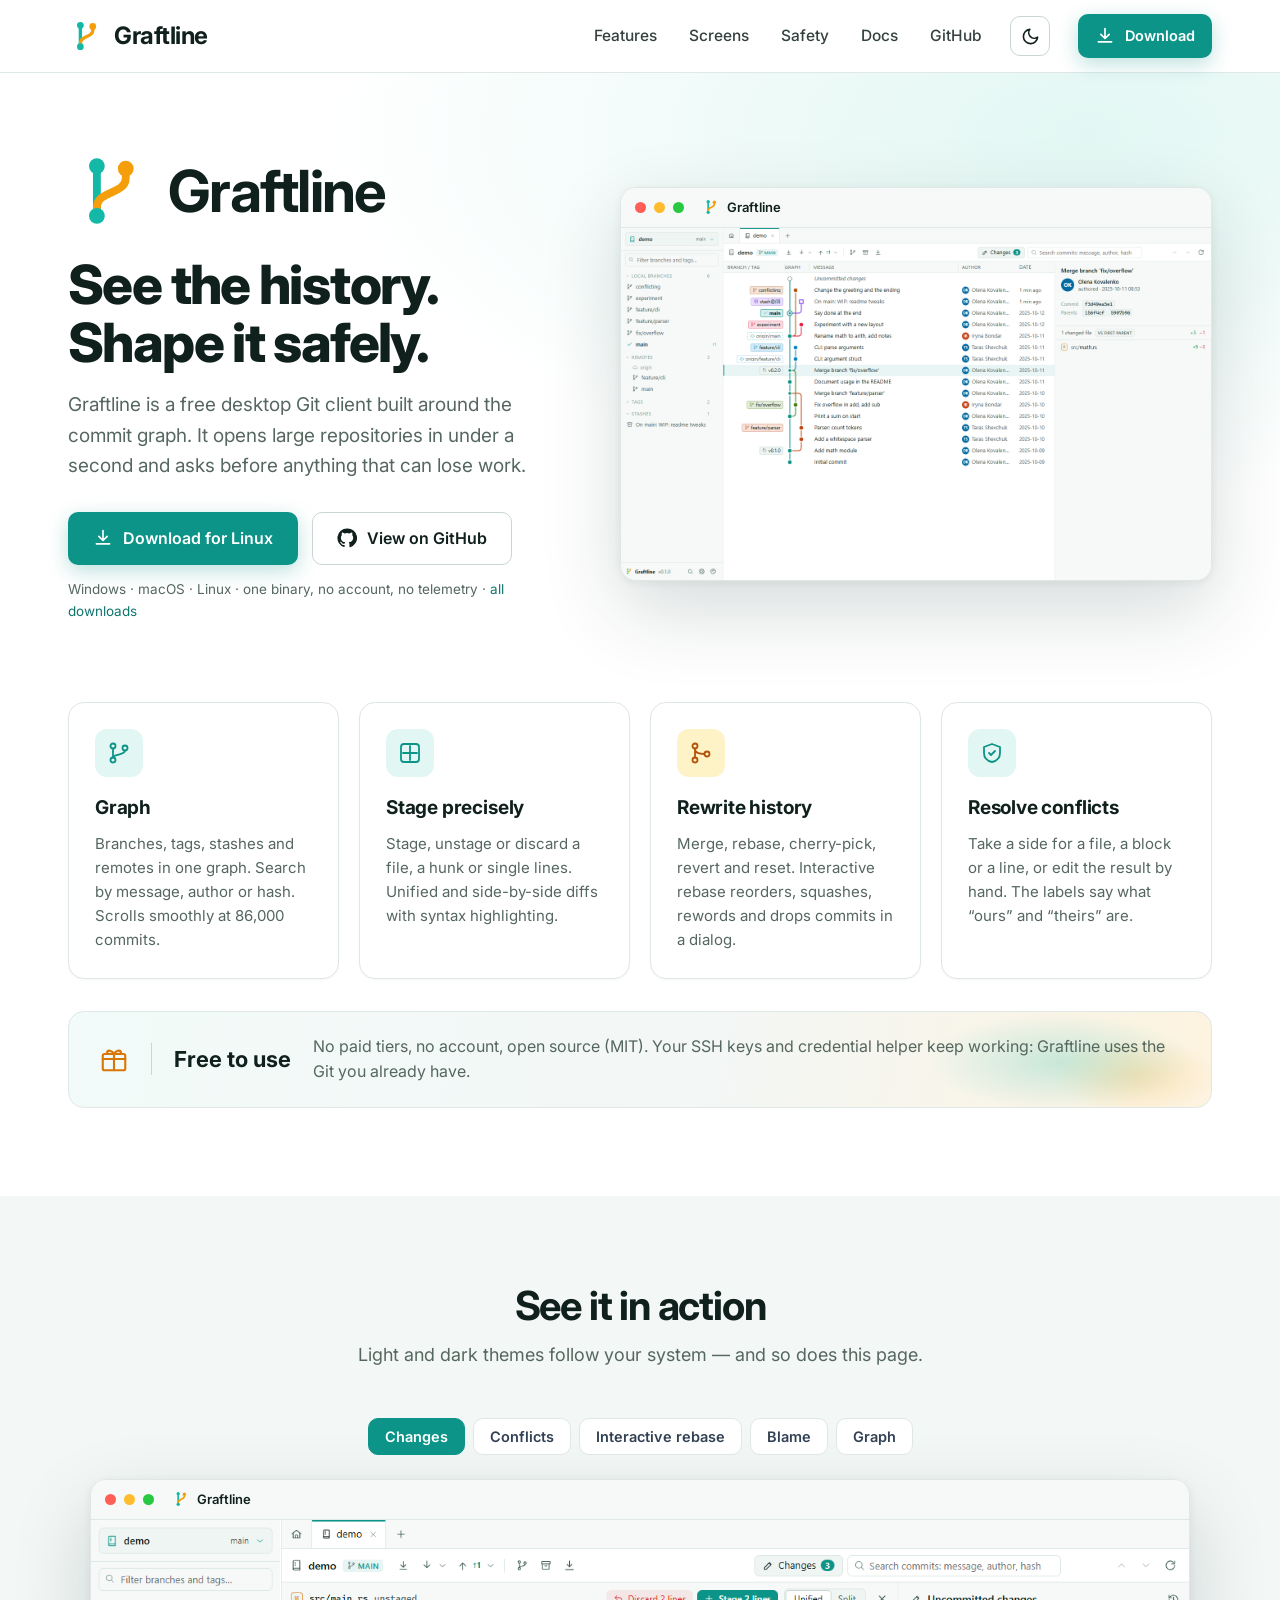
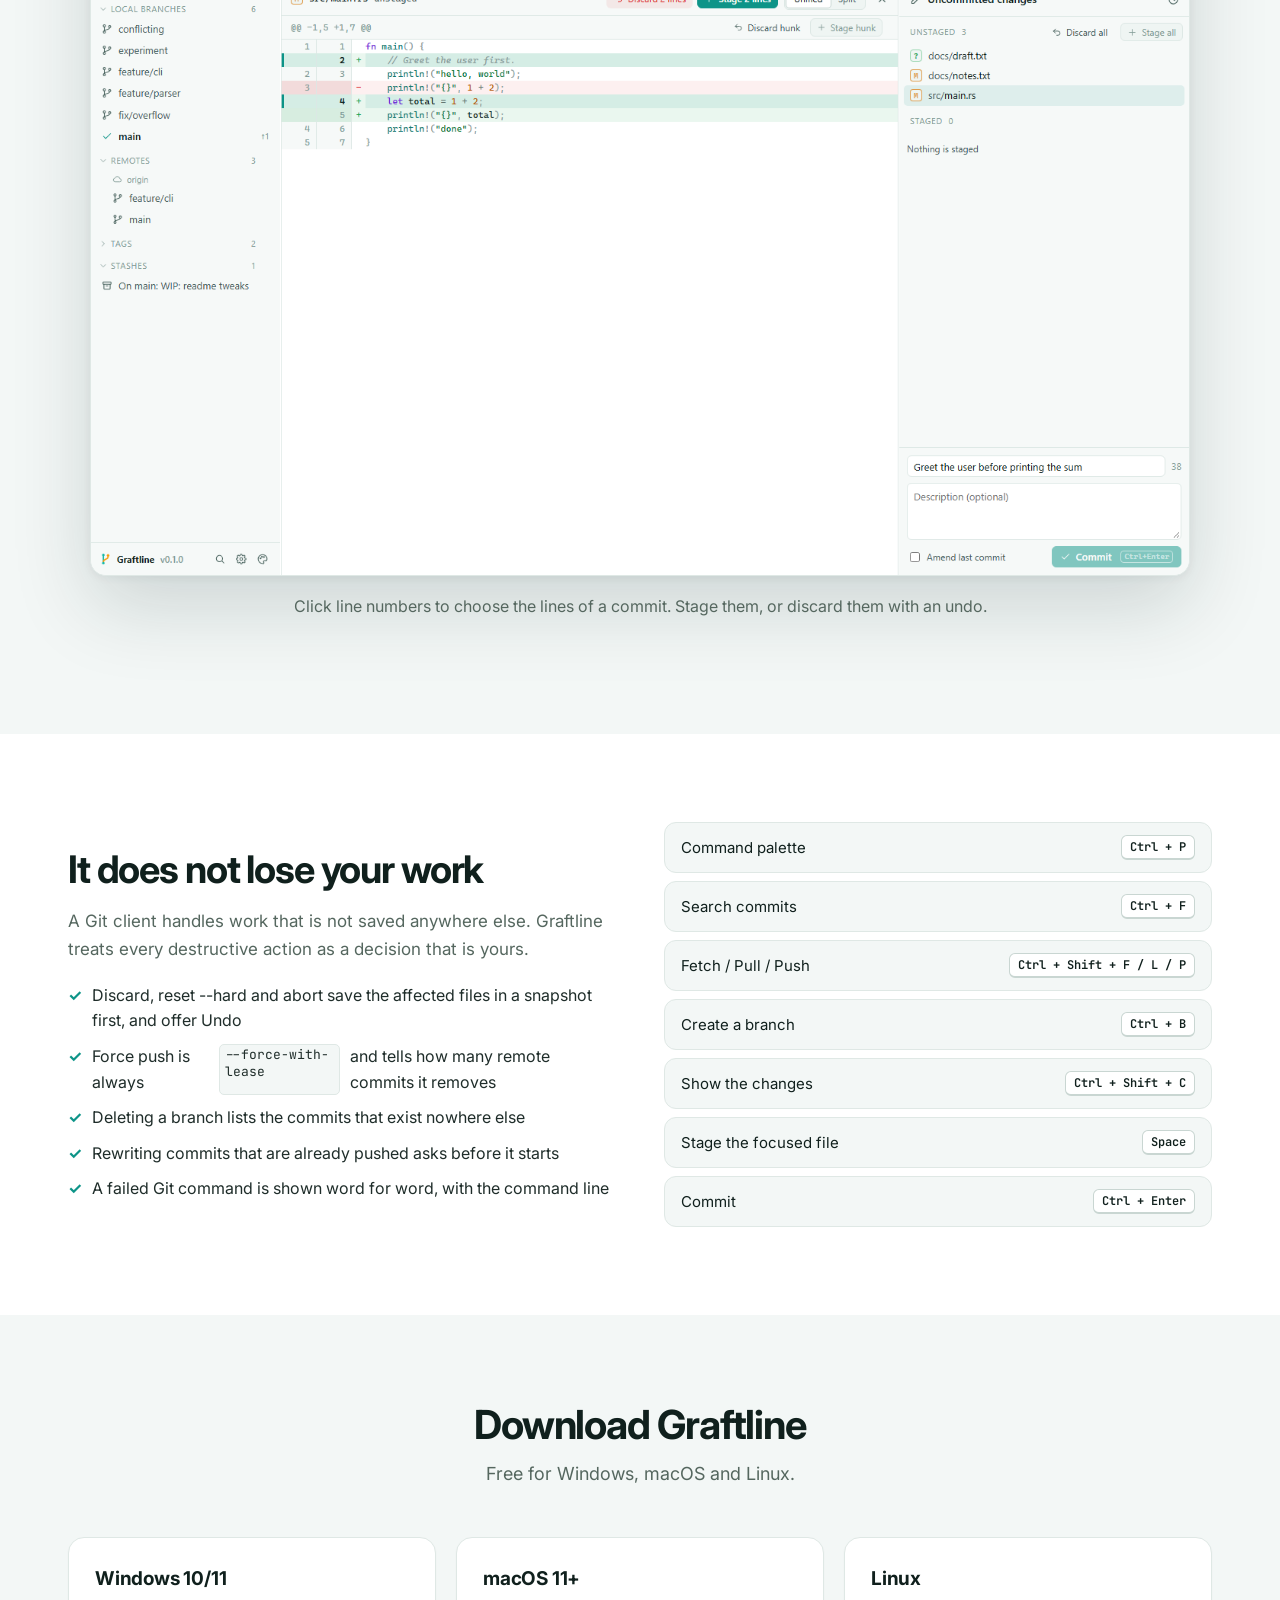
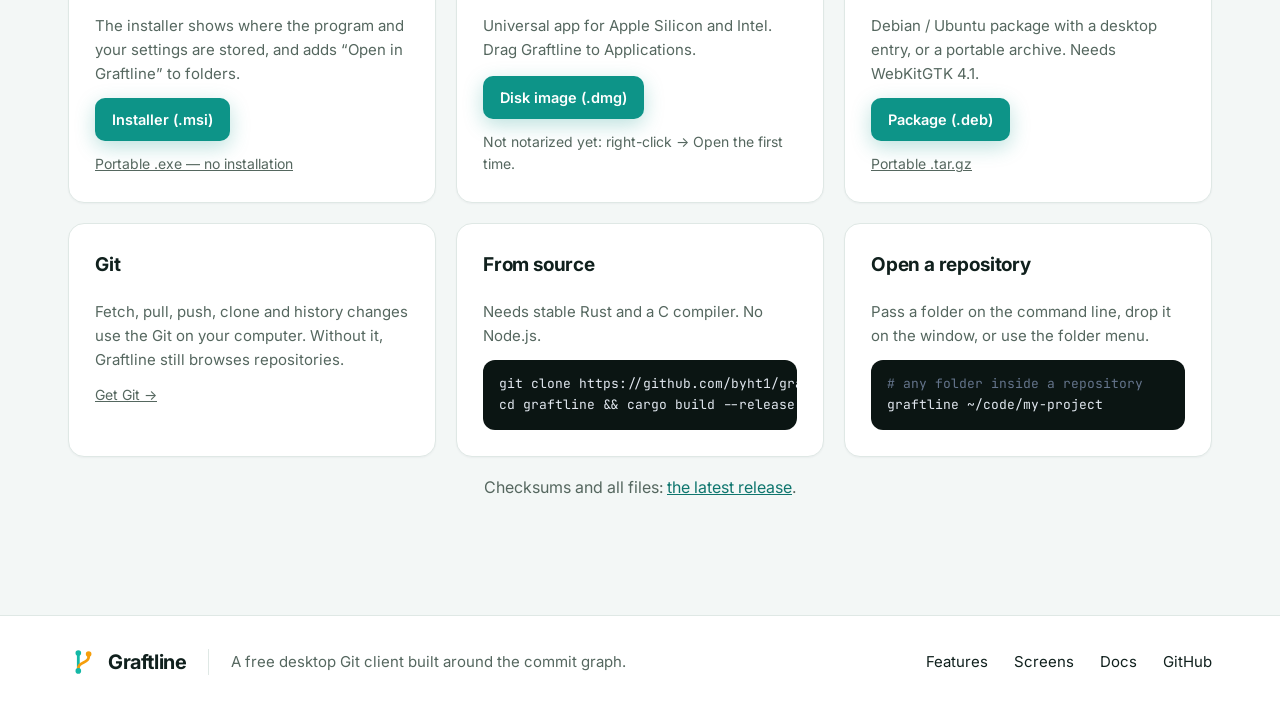
==== docs/index.html @ efe514b7 "Stage 5b: installers, CI, release workflow, README (en, uk), website - Windows MSI (WiX 5) with a pa" ====
<!doctype html>
<html lang="en">
<head>
  <meta charset="utf-8">
  <meta name="viewport" content="width=device-width, initial-scale=1">
  <title>Graftline — See the history. Shape it safely.</title>
  <meta name="description" content="Graftline is a free desktop Git client built around the commit graph. Stage by line, rebase interactively, resolve conflicts, and undo what you did not mean.">
  <meta name="theme-color" content="#14B8A6">
  <link rel="icon" href="assets/favicon.svg" type="image/svg+xml">
  <link rel="alternate icon" href="assets/favicon.ico">
  <link rel="apple-touch-icon" href="assets/apple-touch-icon.png">
  <meta property="og:title" content="Graftline — See the history. Shape it safely.">
  <meta property="og:description" content="A free desktop Git client built around the commit graph, for Windows, macOS and Linux.">
  <meta property="og:image" content="https://byht1.github.io/graftline/assets/og.png">
  <meta property="og:type" content="website">
  <meta name="twitter:card" content="summary_large_image">
  <link rel="preconnect" href="https://fonts.googleapis.com">
  <link rel="preconnect" href="https://fonts.gstatic.com" crossorigin>
  <link href="https://fonts.googleapis.com/css2?family=Inter:wght@400;500;600;700;800&family=JetBrains+Mono:wght@400;600&display=swap" rel="stylesheet">
  <script>
    // Theme before first paint: saved choice, otherwise the system setting.
    (() => {
      let t = null;
      try { t = localStorage.getItem('gl-site-theme'); } catch {}
      if (t !== 'light' && t !== 'dark') t = matchMedia('(prefers-color-scheme: dark)').matches ? 'dark' : 'light';
      document.documentElement.dataset.theme = t;
    })();
  </script>
  <style>
    :root {
      --indigo: #0d9488; --indigo-hover: #0f766e; --violet: #d97706; --lavender: #5eead4; --teal: #0d9488; --slate: #334155;
      --bg: #ffffff; --surface: #ffffff; --canvas: #f3f7f6; --ink: #10201d; --text: #1f2d2a; --muted: #55675f; --line: #dfe8e5; --line-strong: #c9d6d2;
      --header-bg: rgba(255, 255, 255, 0.86); --glow: #e2f7f3; --bar: #f6f9f8; --link: #0f766e;
      --ic-bg: #e2f7f3; --ic-fg: #0d9488; --ic-teal-bg: #fef3c7; --ic-teal-fg: #b45309;
      --free-bg: linear-gradient(100deg, #f2fbf9 0%, #f3f7f6 55%, #fdf3df 100%);
      --card-shadow: 0 1px 2px rgba(23, 27, 47, 0.04); --card-hover: #9bdcd2; --win-shadow: 0 30px 80px rgba(8, 40, 36, 0.16), 0 2px 8px rgba(8, 40, 36, 0.06);
      --code-bg: #0b1513;
      --font: Inter, ui-sans-serif, system-ui, -apple-system, "Segoe UI", sans-serif;
      --mono: "JetBrains Mono", ui-monospace, Consolas, monospace;
      color-scheme: light;
    }
    :root[data-theme="dark"] {
      --indigo: #14b8a6; --indigo-hover: #2dd4bf; --violet: #fbbf24; --teal: #2dd4bf; --slate: #cbd5e1;
      --bg: #0b1211; --surface: #0f1917; --canvas: #0d1614; --ink: #eef5f3; --text: #d3dfdc; --muted: #9db3ae; --line: #1f3330; --line-strong: #2e4a45;
      --header-bg: rgba(11, 18, 17, 0.82); --glow: rgba(20, 184, 166, 0.2); --bar: #12201e; --link: #5eead4;
      --ic-bg: rgba(45, 212, 191, 0.14); --ic-fg: #5eead4; --ic-teal-bg: rgba(245, 158, 11, 0.14); --ic-teal-fg: #fbbf24;
      --free-bg: linear-gradient(100deg, #12201e 0%, #0f1917 55%, #221c0f 100%);
      --card-shadow: 0 1px 2px rgba(0, 0, 0, 0.3); --card-hover: #2e6b62; --win-shadow: 0 30px 80px rgba(0, 0, 0, 0.5), 0 0 0 1px rgba(45, 212, 191, 0.12);
      --code-bg: #070d0c;
      color-scheme: dark;
    }
    * { box-sizing: border-box; }
    html { scroll-behavior: smooth; }
    body { margin: 0; background: var(--bg); color: var(--text); font: 16px/1.6 var(--font); -webkit-font-smoothing: antialiased; transition: background 0.2s, color 0.2s; }
    a { color: inherit; }
    .wrap { max-width: 1200px; margin: 0 auto; padding: 0 28px; }
    img { max-width: 100%; }

    header.top { position: sticky; top: 0; z-index: 10; background: var(--header-bg); backdrop-filter: blur(12px); border-bottom: 1px solid var(--line); }
    header.top .wrap { display: flex; align-items: center; gap: 28px; height: 72px; }
    .logo { display: flex; align-items: center; gap: 10px; text-decoration: none; color: var(--ink); font-weight: 700; font-size: 24px; letter-spacing: -0.02em; }
    .logo img { width: 36px; height: 36px; }
    nav.links { display: flex; gap: 32px; margin-left: auto; font-size: 15.5px; font-weight: 500; color: var(--ink); }
    nav.links a { text-decoration: none; opacity: 0.85; }
    nav.links a:hover { opacity: 1; color: var(--link); }
    .theme-toggle { width: 40px; height: 40px; flex: none; display: grid; place-items: center; border-radius: 10px; border: 1px solid var(--line-strong); background: var(--surface); color: var(--ink); cursor: pointer; }
    .theme-toggle:hover { border-color: var(--indigo); }
    .theme-toggle svg { width: 19px; height: 19px; }
    :root[data-theme="dark"] .theme-toggle .moon, :root:not([data-theme="dark"]) .theme-toggle .sun { display: none; }
    .btn { display: inline-flex; align-items: center; gap: 10px; padding: 13px 24px; border-radius: 10px; font-weight: 600; font-size: 16px; text-decoration: none; border: 1px solid transparent; transition: background 0.15s, transform 0.15s, border-color 0.15s; }
    .btn svg { width: 20px; height: 20px; flex: none; }
    .btn.primary { background: var(--indigo); color: #fff; box-shadow: 0 6px 20px rgba(13, 148, 136, 0.28); }
    .btn.primary:hover { background: var(--indigo-hover); transform: translateY(-1px); }
    .btn.outline { background: var(--surface); color: var(--ink); border-color: var(--line-strong); }
    .btn.outline:hover { border-color: var(--indigo); }
    .btn.sm { padding: 9px 16px; font-size: 14.5px; }

    .hero { padding: 72px 0 40px; background: radial-gradient(1100px 520px at 85% 10%, var(--glow) 0%, transparent 70%); }
    .hero .wrap { display: grid; grid-template-columns: 0.92fr 1.08fr; gap: 48px; align-items: center; }
    .hero-logo { display: flex; align-items: center; gap: 16px; margin-bottom: 18px; }
    .hero-logo img { width: 84px; height: 84px; }
    .hero-logo span { font-size: 58px; font-weight: 700; letter-spacing: -0.03em; color: var(--ink); }
    h1 { font-size: clamp(36px, 4.4vw, 54px); line-height: 1.08; letter-spacing: -0.03em; margin: 0 0 18px; font-weight: 800; color: var(--ink); }
    .lead { font-size: 19px; color: var(--muted); margin: 0 0 30px; max-width: 560px; }
    .cta { display: flex; flex-wrap: wrap; gap: 14px; align-items: center; }
    .cta small { width: 100%; color: var(--muted); font-size: 13.5px; }
    .cta small a { color: var(--link); text-decoration: none; }
    .window { min-width: 0; border-radius: 16px; overflow: hidden; background: var(--surface); border: 1px solid var(--line); box-shadow: var(--win-shadow); }
    .window .bar { display: flex; align-items: center; gap: 8px; height: 40px; padding: 0 14px; background: var(--bar); border-bottom: 1px solid var(--line); font-size: 13px; color: var(--muted); }
    .window .bar i { width: 11px; height: 11px; border-radius: 50%; display: inline-block; }
    .window .bar i:nth-child(1) { background: #ff5f57; } .window .bar i:nth-child(2) { background: #febc2e; } .window .bar i:nth-child(3) { background: #28c840; }
    .window .bar b { display: flex; align-items: center; gap: 7px; margin-left: 10px; color: var(--ink); font-weight: 600; }
    .window .bar b img { width: 18px; height: 18px; }
    .window > img { display: block; width: 100%; height: auto; }

    section { padding: 88px 0; }
    .head { text-align: center; max-width: 720px; margin: 0 auto 48px; }
    .head h2 { font-size: clamp(30px, 3.6vw, 40px); letter-spacing: -0.03em; line-height: 1.12; margin: 0 0 12px; color: var(--ink); }
    .head p { color: var(--muted); font-size: 18px; margin: 0; }

    .cards { display: grid; grid-template-columns: repeat(4, 1fr); gap: 20px; }
    .card { min-width: 0; padding: 26px; border-radius: 16px; background: var(--surface); border: 1px solid var(--line); box-shadow: var(--card-shadow); transition: border-color 0.2s, box-shadow 0.2s, transform 0.2s; }
    .card:hover { border-color: var(--card-hover); box-shadow: 0 10px 30px rgba(13, 148, 136, 0.1); transform: translateY(-2px); }
    .card .ic { width: 48px; height: 48px; border-radius: 12px; display: grid; place-items: center; background: var(--ic-bg); color: var(--ic-fg); margin-bottom: 16px; }
    .card .ic svg { width: 24px; height: 24px; }
    .card .ic.teal { background: var(--ic-teal-bg); color: var(--ic-teal-fg); }
    .card h3 { margin: 0 0 8px; font-size: 19px; color: var(--ink); letter-spacing: -0.01em; }
    .card p { margin: 0; color: var(--muted); font-size: 15px; }

    .free { margin-top: 32px; display: flex; align-items: center; gap: 22px; padding: 22px 30px; border-radius: 16px; border: 1px solid var(--line); background: var(--free-bg); position: relative; overflow: hidden; }
    .free::after { content: ""; position: absolute; right: -40px; top: -20px; width: 380px; height: 140px; background: radial-gradient(closest-side, rgba(20, 184, 166, 0.22), transparent 70%), radial-gradient(closest-side at 70% 60%, rgba(245, 158, 11, 0.2), transparent 70%); }
    .free svg { width: 30px; height: 30px; color: var(--violet); flex: none; }
    .free b { font-size: 22px; color: var(--ink); white-space: nowrap; }
    .free span { color: var(--muted); position: relative; z-index: 1; }
    .free .sep { width: 1px; height: 32px; background: var(--line-strong); }

    .tabs { display: flex; justify-content: center; flex-wrap: wrap; gap: 8px; margin-bottom: 24px; }
    .tabs button { font: 600 14.5px var(--font); color: var(--slate); background: var(--surface); border: 1px solid var(--line); border-radius: 10px; padding: 9px 16px; cursor: pointer; }
    .tabs button[aria-selected="true"] { color: #fff; background: var(--indigo); border-color: var(--indigo); }
    .caption { text-align: center; color: var(--muted); margin: 18px auto 0; max-width: 700px; min-height: 52px; }
    .caption a { color: var(--link); }
    .gallery .window { max-width: 1100px; margin: 0 auto; }

    .split { display: grid; grid-template-columns: 1fr 1fr; gap: 48px; align-items: center; }
    .split h2 { font-size: clamp(28px, 3.4vw, 38px); letter-spacing: -0.03em; line-height: 1.15; margin: 0 0 14px; color: var(--ink); }
    .split p { color: var(--muted); font-size: 17px; }
    .checks { list-style: none; padding: 0; margin: 20px 0 0; display: grid; gap: 10px; }
    .checks li { display: flex; gap: 10px; }
    .checks li::before { content: "✓"; color: var(--teal); font-weight: 700; }
    .checks code { font: 13px var(--mono); background: var(--canvas); border: 1px solid var(--line); border-radius: 5px; padding: 1px 5px; }
    .keys { display: grid; gap: 8px; }
    .key { display: flex; justify-content: space-between; align-items: center; gap: 12px; padding: 12px 16px; border-radius: 12px; background: var(--canvas); border: 1px solid var(--line); font-size: 15px; color: var(--ink); }
    kbd { font: 600 12px var(--mono); padding: 3px 8px; border-radius: 6px; background: var(--surface); border: 1px solid var(--line-strong); border-bottom-width: 2px; color: var(--ink); white-space: nowrap; }

    .dl { display: grid; grid-template-columns: repeat(3, 1fr); gap: 20px; }
    .dl .card { display: flex; flex-direction: column; gap: 12px; }
    .dl .card .btn { align-self: flex-start; margin-top: auto; }
    .alt { font-size: 14px; color: var(--muted); }
    a.alt:hover { color: var(--link); }
    pre.code { margin: 0; padding: 14px 16px; border-radius: 12px; background: var(--code-bg); font: 13px/1.6 var(--mono); color: #e2e8f0; overflow-x: auto; white-space: pre; }
    pre.code .c { color: #64748b; }
    pre.code .k { color: var(--lavender); }
    .bg-canvas { background: var(--canvas); }

    footer { border-top: 1px solid var(--line); padding: 30px 0; color: var(--muted); font-size: 15px; }
    footer .wrap { display: flex; align-items: center; gap: 22px; flex-wrap: wrap; }
    footer .logo { font-size: 20px; }
    footer .logo img { width: 30px; height: 30px; }
    footer .sep { width: 1px; height: 26px; background: var(--line); }
    footer .sp { flex: 1; }
    footer nav { display: flex; gap: 26px; color: var(--ink); }
    footer nav a { text-decoration: none; }
    footer nav a:hover { color: var(--link); }

    @media (max-width: 1000px) {
      .hero .wrap, .split { grid-template-columns: 1fr; }
      .cards { grid-template-columns: repeat(2, 1fr); }
      .dl { grid-template-columns: 1fr; }
      nav.links { display: none; }
      .theme-toggle { margin-left: auto; }
    }
    @media (max-width: 640px) {
      .wrap { padding: 0 16px; }
      .cards { grid-template-columns: 1fr; }
      .hero-logo span { font-size: 44px; } .hero-logo img { width: 64px; height: 64px; }
      .free { flex-wrap: wrap; } .free .sep { display: none; } .free b { white-space: normal; }
      section { padding: 60px 0; }
      header.top .wrap { gap: 12px; }
    }
    @media (prefers-reduced-motion: reduce) { html { scroll-behavior: auto; } .btn, .card, body { transition: none; } }
  </style>
</head>
<body>
  <header class="top">
    <div class="wrap">
      <a class="logo" href="#"><img src="assets/symbol.svg" alt=""><span>Graftline</span></a>
      <nav class="links">
        <a href="#features">Features</a>
        <a href="#screens">Screens</a>
        <a href="#safety">Safety</a>
        <a href="https://github.com/byht1/graftline#readme">Docs</a>
        <a href="https://github.com/byht1/graftline">GitHub</a>
      </nav>
      <button class="theme-toggle" id="theme-toggle" type="button" aria-label="Switch light / dark theme" title="Switch light / dark theme">
        <svg class="moon" viewBox="0 0 24 24" fill="none" stroke="currentColor" stroke-width="2" stroke-linecap="round" stroke-linejoin="round"><path d="M21 12.8A9 9 0 1 1 11.2 3a7 7 0 0 0 9.8 9.8z"/></svg>
        <svg class="sun" viewBox="0 0 24 24" fill="none" stroke="currentColor" stroke-width="2" stroke-linecap="round"><circle cx="12" cy="12" r="4.5"/><path d="M12 2v2M12 20v2M4.9 4.9l1.4 1.4M17.7 17.7l1.4 1.4M2 12h2M20 12h2M4.9 19.1l1.4-1.4M17.7 6.3l1.4-1.4"/></svg>
      </button>
      <a class="btn primary sm" href="#downloads">
        <svg viewBox="0 0 24 24" fill="none" stroke="currentColor" stroke-width="2" stroke-linecap="round" stroke-linejoin="round"><path d="M12 3v12m0 0-5-5m5 5 5-5M4 19h16"/></svg>
        Download
      </a>
    </div>
  </header>

  <section class="hero">
    <div class="wrap">
      <div>
        <div class="hero-logo"><img src="assets/symbol.svg" alt=""><span>Graftline</span></div>
        <h1>See the history. Shape it safely.</h1>
        <p class="lead">Graftline is a free desktop Git client built around the commit graph. It opens large repositories in under a second and asks before anything that can lose work.</p>
        <div class="cta">
          <a class="btn primary" id="dl-main" href="#downloads">
            <svg viewBox="0 0 24 24" fill="none" stroke="currentColor" stroke-width="2" stroke-linecap="round" stroke-linejoin="round"><path d="M12 3v12m0 0-5-5m5 5 5-5M4 19h16"/></svg>
            <span id="dl-main-text">Download Graftline</span>
          </a>
          <a class="btn outline" href="https://github.com/byht1/graftline">
            <svg viewBox="0 0 24 24" fill="currentColor"><path d="M12 .5a11.5 11.5 0 0 0-3.64 22.41c.58.1.79-.25.79-.56v-2c-3.2.7-3.88-1.37-3.88-1.37-.53-1.33-1.28-1.69-1.28-1.69-1.05-.71.08-.7.08-.7 1.16.08 1.77 1.19 1.77 1.19 1.03 1.77 2.7 1.26 3.36.96.1-.75.4-1.26.73-1.55-2.55-.29-5.24-1.28-5.24-5.69 0-1.26.45-2.29 1.19-3.1-.12-.29-.52-1.46.11-3.05 0 0 .97-.31 3.17 1.18a11 11 0 0 1 5.77 0c2.2-1.49 3.17-1.18 3.17-1.18.63 1.59.23 2.76.11 3.05.74.81 1.19 1.84 1.19 3.1 0 4.42-2.7 5.4-5.26 5.68.41.36.78 1.06.78 2.14v3.17c0 .31.21.67.8.56A11.5 11.5 0 0 0 12 .5z"/></svg>
            View on GitHub
          </a>
          <small>Windows · macOS · Linux · one binary, no account, no telemetry · <a href="#downloads">all downloads</a></small>
        </div>
      </div>
      <div class="window">
        <div class="bar"><i></i><i></i><i></i><b><img src="assets/symbol.svg" alt="">Graftline</b></div>
        <img data-shot="graph" src="assets/screens/graph-light.png" alt="Graftline showing a commit graph with branches and a merge commit" width="1440" height="860">
      </div>
    </div>
  </section>

  <section id="features" style="padding-top: 40px">
    <div class="wrap">
      <div class="cards">
        <div class="card">
          <div class="ic"><svg viewBox="0 0 24 24" fill="none" stroke="currentColor" stroke-width="1.8" stroke-linecap="round" stroke-linejoin="round"><circle cx="6" cy="5" r="2.5"/><circle cx="6" cy="19" r="2.5"/><circle cx="18" cy="7" r="2.5"/><path d="M6 7.5v9M18 9.5c0 4-6 3-12 6"/></svg></div>
          <h3>Graph</h3>
          <p>Branches, tags, stashes and remotes in one graph. Search by message, author or hash. Scrolls smoothly at 86,000 commits.</p>
        </div>
        <div class="card">
          <div class="ic"><svg viewBox="0 0 24 24" fill="none" stroke="currentColor" stroke-width="1.8" stroke-linecap="round" stroke-linejoin="round"><path d="M12 5v14M5 12h14"/><rect x="3" y="3" width="18" height="18" rx="3"/></svg></div>
          <h3>Stage precisely</h3>
          <p>Stage, unstage or discard a file, a hunk or single lines. Unified and side-by-side diffs with syntax highlighting.</p>
        </div>
        <div class="card">
          <div class="ic teal"><svg viewBox="0 0 24 24" fill="none" stroke="currentColor" stroke-width="1.8" stroke-linecap="round" stroke-linejoin="round"><circle cx="6" cy="5" r="2.5"/><circle cx="6" cy="19" r="2.5"/><circle cx="18" cy="13" r="2.5"/><path d="M6 7.5v9M6 8c0 4 5 5 9.5 5"/></svg></div>
          <h3>Rewrite history</h3>
          <p>Merge, rebase, cherry-pick, revert and reset. Interactive rebase reorders, squashes, rewords and drops commits in a dialog.</p>
        </div>
        <div class="card">
          <div class="ic"><svg viewBox="0 0 24 24" fill="none" stroke="currentColor" stroke-width="1.8" stroke-linecap="round" stroke-linejoin="round"><path d="M12 3l8 3v6c0 5-3.500 8-8 9-4.500-1-8-4-8-9V6z"/><path d="m9 12 2 2 4-4"/></svg></div>
          <h3>Resolve conflicts</h3>
          <p>Take a side for a file, a block or a line, or edit the result by hand. The labels say what “ours” and “theirs” are.</p>
        </div>
      </div>
      <div class="free">
        <svg viewBox="0 0 24 24" fill="none" stroke="currentColor" stroke-width="1.7" stroke-linecap="round" stroke-linejoin="round"><rect x="3" y="8" width="18" height="13" rx="1.5"/><path d="M12 8v13M3 12h18M12 8c-1.5-3-5-3.5-5.5-1.5S9 8 12 8Zm0 0c1.5-3 5-3.5 5.5-1.5S15 8 12 8Z"/></svg>
        <span class="sep"></span>
        <b>Free to use</b>
        <span>No paid tiers, no account, open source (MIT). Your SSH keys and credential helper keep working: Graftline uses the Git you already have.</span>
      </div>
    </div>
  </section>

  <section id="screens" class="bg-canvas gallery">
    <div class="wrap">
      <div class="head">
        <h2>See it in action</h2>
        <p>Light and dark themes follow your system — and so does this page.</p>
      </div>
      <div class="tabs" role="tablist">
        <button role="tab" aria-selected="true" data-i="0">Changes</button>
        <button role="tab" aria-selected="false" data-i="1">Conflicts</button>
        <button role="tab" aria-selected="false" data-i="2">Interactive rebase</button>
        <button role="tab" aria-selected="false" data-i="3">Blame</button>
        <button role="tab" aria-selected="false" data-i="4">Graph</button>
      </div>
      <div class="window">
        <div class="bar"><i></i><i></i><i></i><b><img src="assets/symbol.svg" alt="">Graftline</b></div>
        <img id="shot-img" data-shot="changes" src="assets/screens/changes-light.png" alt="Graftline screenshot" width="1440" height="860">
      </div>
      <p class="caption" id="shot-caption">Click line numbers to choose the lines of a commit. Stage them, or discard them with an undo.</p>
    </div>
  </section>

  <section id="safety">
    <div class="wrap split">
      <div>
        <h2>It does not lose your work</h2>
        <p>A Git client handles work that is not saved anywhere else. Graftline treats every destructive action as a decision that is yours.</p>
        <ul class="checks">
          <li>Discard, reset --hard and abort save the affected files in a snapshot first, and offer Undo</li>
          <li>Force push is always <code>--force-with-lease</code> and tells how many remote commits it removes</li>
          <li>Deleting a branch lists the commits that exist nowhere else</li>
          <li>Rewriting commits that are already pushed asks before it starts</li>
          <li>A failed Git command is shown word for word, with the command line</li>
        </ul>
      </div>
      <div class="keys">
        <div class="key">Command palette<kbd>Ctrl + P</kbd></div>
        <div class="key">Search commits<kbd>Ctrl + F</kbd></div>
        <div class="key">Fetch / Pull / Push<kbd>Ctrl + Shift + F / L / P</kbd></div>
        <div class="key">Create a branch<kbd>Ctrl + B</kbd></div>
        <div class="key">Show the changes<kbd>Ctrl + Shift + C</kbd></div>
        <div class="key">Stage the focused file<kbd>Space</kbd></div>
        <div class="key">Commit<kbd>Ctrl + Enter</kbd></div>
      </div>
    </div>
  </section>

  <section id="downloads" class="bg-canvas">
    <div class="wrap">
      <div class="head">
        <h2>Download Graftline</h2>
        <p>Free for Windows, macOS and Linux.</p>
      </div>
      <div class="dl">
        <div class="card">
          <h3>Windows 10/11</h3>
          <p>The installer shows where the program and your settings are stored, and adds “Open in Graftline” to folders.</p>
          <a class="btn primary sm" href="https://github.com/byht1/graftline/releases/latest/download/Graftline-Setup-x64.msi">Installer (.msi)</a>
          <a class="alt" href="https://github.com/byht1/graftline/releases/latest/download/graftline.exe">Portable .exe — no installation</a>
        </div>
        <div class="card">
          <h3>macOS 11+</h3>
          <p>Universal app for Apple Silicon and Intel. Drag Graftline to Applications.</p>
          <a class="btn primary sm" href="https://github.com/byht1/graftline/releases/latest/download/Graftline-macOS-universal.dmg">Disk image (.dmg)</a>
          <span class="alt">Not notarized yet: right-click → Open the first time.</span>
        </div>
        <div class="card">
          <h3>Linux</h3>
          <p>Debian / Ubuntu package with a desktop entry, or a portable archive. Needs WebKitGTK 4.1.</p>
          <a class="btn primary sm" href="https://github.com/byht1/graftline/releases/latest/download/graftline-linux-amd64.deb">Package (.deb)</a>
          <a class="alt" href="https://github.com/byht1/graftline/releases/latest/download/graftline-linux-x86_64.tar.gz">Portable .tar.gz</a>
        </div>
      </div>
      <div class="dl" style="margin-top: 20px">
        <div class="card">
          <h3>Git</h3>
          <p>Fetch, pull, push, clone and history changes use the Git on your computer. Without it, Graftline still browses repositories.</p>
          <a class="alt" href="https://git-scm.com/downloads">Get Git →</a>
        </div>
        <div class="card">
          <h3>From source</h3>
          <p>Needs stable Rust and a C compiler. No Node.js.</p>
          <pre class="code">git clone https://github.com/byht1/graftline
cd graftline &amp;&amp; cargo build --release</pre>
        </div>
        <div class="card">
          <h3>Open a repository</h3>
          <p>Pass a folder on the command line, drop it on the window, or use the folder menu.</p>
          <pre class="code"><span class="c"># any folder inside a repository</span>
graftline ~/code/my-project</pre>
        </div>
      </div>
      <p class="caption">Checksums and all files: <a href="https://github.com/byht1/graftline/releases/latest">the latest release</a>.</p>
    </div>
  </section>

  <footer>
    <div class="wrap">
      <a class="logo" href="#"><img src="assets/symbol.svg" alt=""><span>Graftline</span></a>
      <span class="sep"></span>
      <span>A free desktop Git client built around the commit graph.</span>
      <span class="sp"></span>
      <nav>
        <a href="#features">Features</a>
        <a href="#screens">Screens</a>
        <a href="https://github.com/byht1/graftline#readme">Docs</a>
        <a href="https://github.com/byht1/graftline">GitHub</a>
      </nav>
    </div>
  </footer>

  <script>
    // The main button downloads the right file for the visitor's system.
    (() => {
      const L = 'https://github.com/byht1/graftline/releases/latest/download/';
      const ua = navigator.userAgent;
      const os = /Windows/.test(ua) ? 'win' : /Mac OS X|Macintosh/.test(ua) ? 'mac' : /Linux|X11/.test(ua) && !/Android/.test(ua) ? 'linux' : null;
      const map = {
        win: ['Graftline-Setup-x64.msi', 'Download for Windows'],
        mac: ['Graftline-macOS-universal.dmg', 'Download for macOS'],
        linux: ['graftline-linux-amd64.deb', 'Download for Linux'],
      };
      if (!os) return;
      document.getElementById('dl-main').href = L + map[os][0];
      document.getElementById('dl-main-text').textContent = map[os][1];
    })();

    const shots = [
      ['changes', 'Click line numbers to choose the lines of a commit. Stage them, or discard them with an undo.'],
      ['conflict', 'A merge conflict: choose lines from each side and see the result before you mark the file resolved.'],
      ['rebase', 'Interactive rebase: reorder, squash, fixup, reword or drop commits. Published commits are marked.'],
      ['blame', 'Blame shows the commit of every line. Click a line to go to that commit in the graph.'],
      ['graph', 'The commit graph with branches, remote branches, tags and stashes; the panel shows what a commit changed.'],
    ];
    const root = document.documentElement;
    // Screenshots match the page theme: <name>-light.png / <name>-dark.png.
    const syncShots = () => {
      const mode = root.dataset.theme === 'dark' ? 'dark' : 'light';
      for (const img of document.querySelectorAll('img[data-shot]')) img.src = `assets/screens/${img.dataset.shot}-${mode}.png`;
    };
    document.getElementById('theme-toggle').addEventListener('click', () => {
      root.dataset.theme = root.dataset.theme === 'dark' ? 'light' : 'dark';
      try { localStorage.setItem('gl-site-theme', root.dataset.theme); } catch {}
      syncShots();
    });
    const img = document.getElementById('shot-img');
    const caption = document.getElementById('shot-caption');
    for (const tab of document.querySelectorAll('.tabs button')) {
      tab.addEventListener('click', () => {
        for (const t of document.querySelectorAll('.tabs button')) t.setAttribute('aria-selected', String(t === tab));
        const [name, text] = shots[Number(tab.dataset.i)];
        img.dataset.shot = name;
        caption.textContent = text;
        syncShots();
      });
    }
    syncShots();
  </script>
</body>
</html>
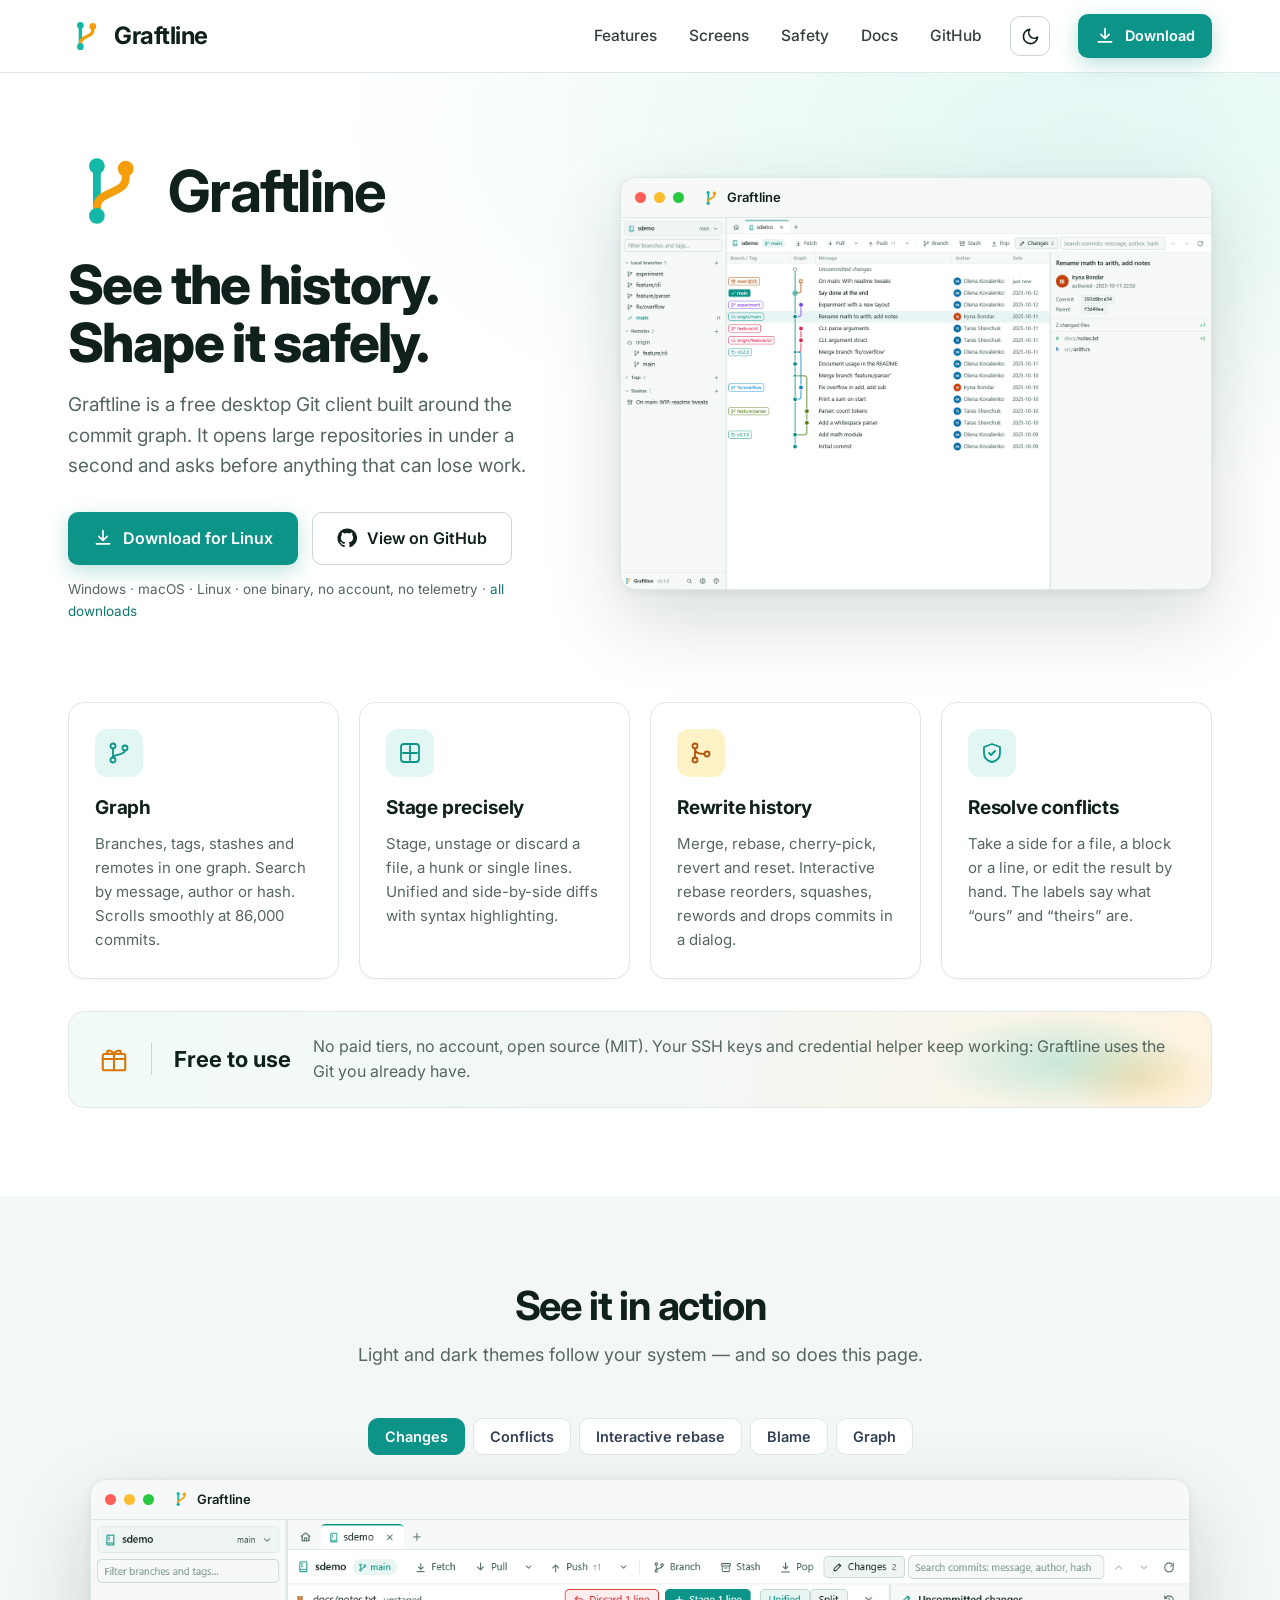
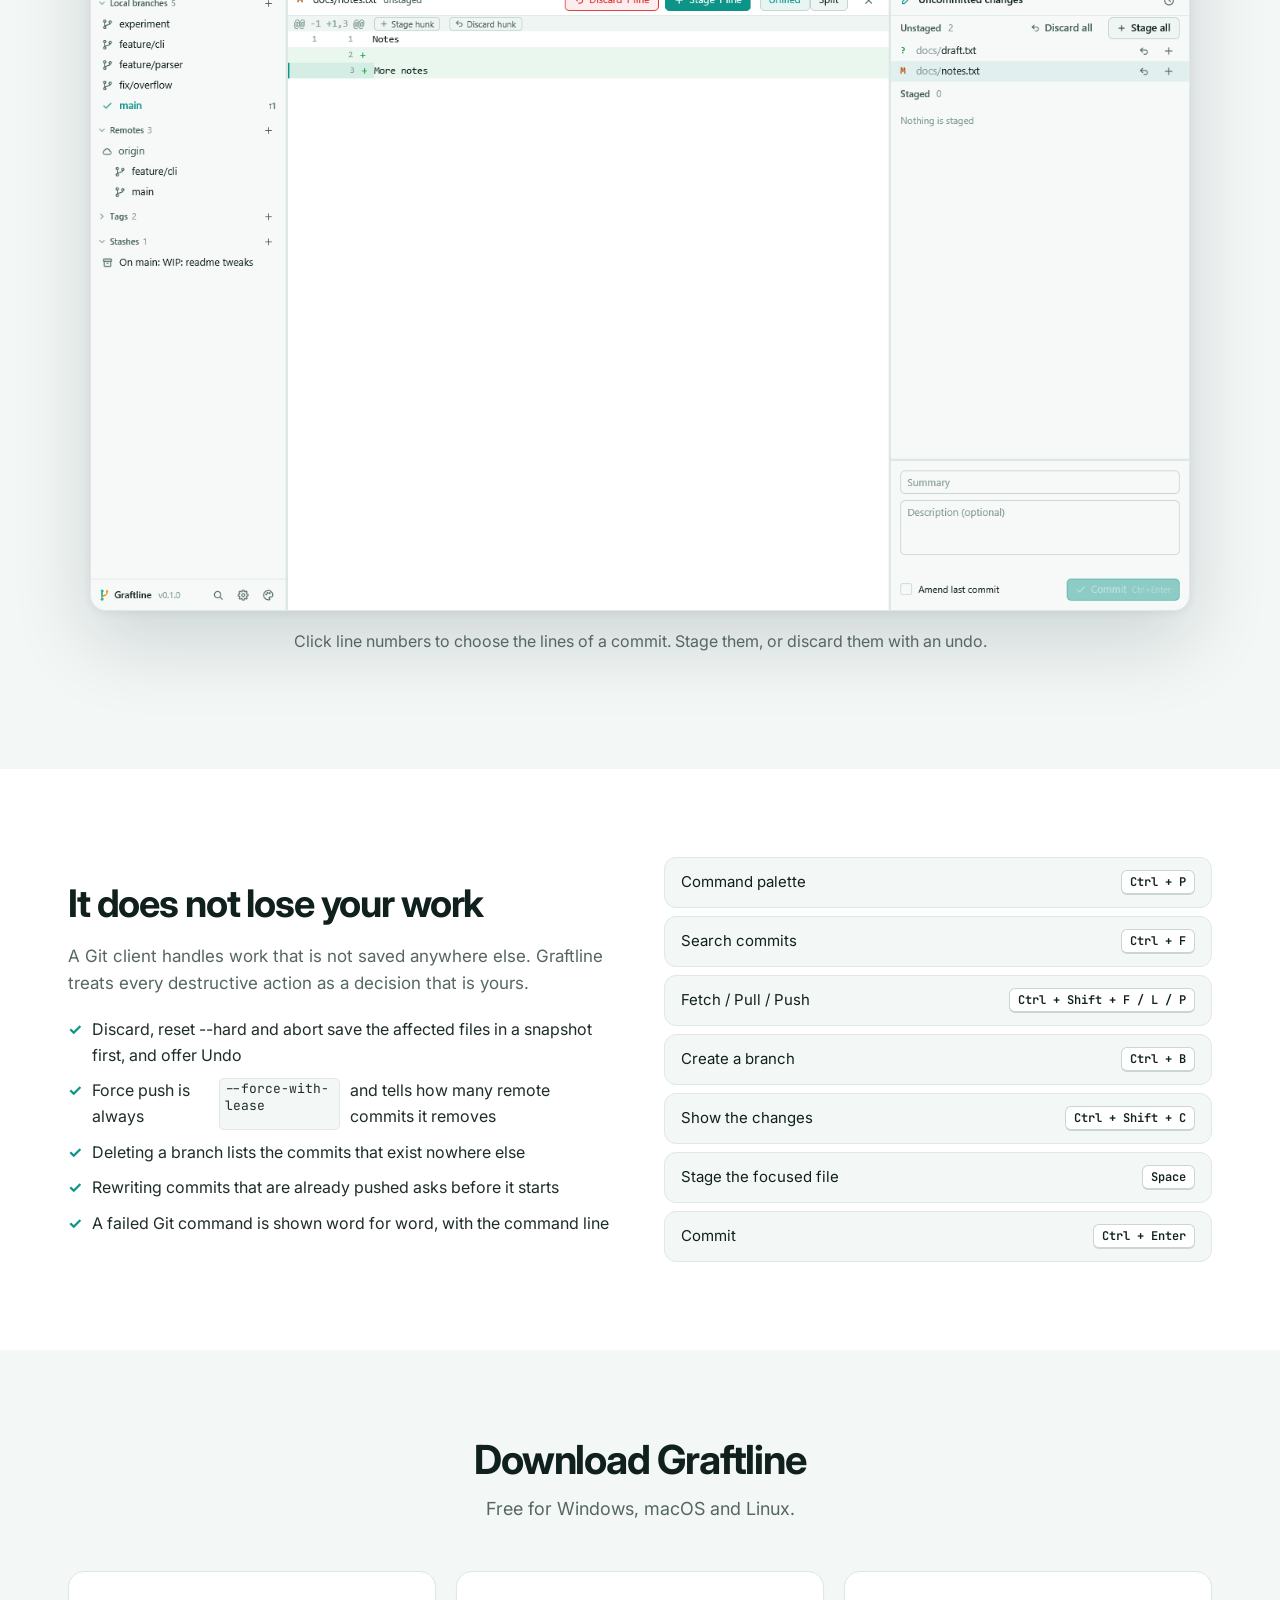
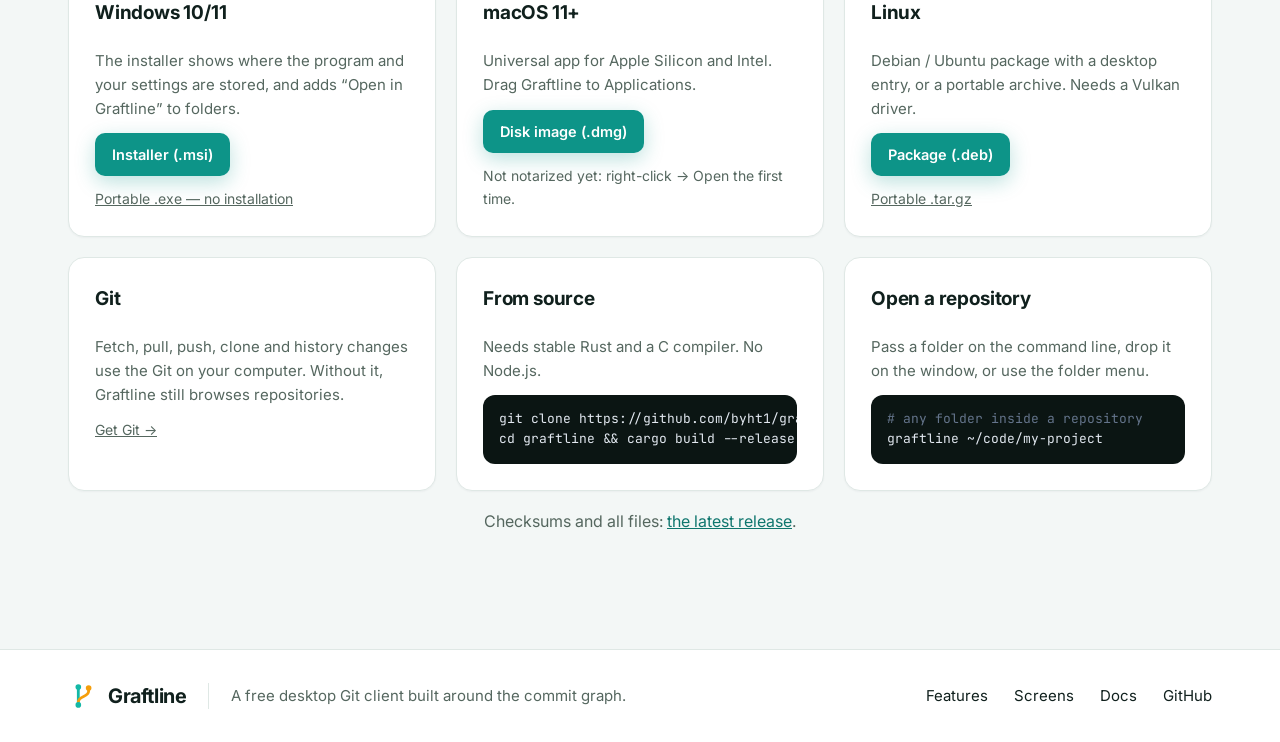
==== commit d4b2b9d5: "GPUI: packaging, CI, documentation and website for the native window - Linux: the .deb depends on th" ====
--- a/docs/index.html
+++ b/docs/index.html
@@ -212,7 +212,7 @@
       </div>
       <div class="window">
         <div class="bar"><i></i><i></i><i></i><b><img src="assets/symbol.svg" alt="">Graftline</b></div>
-        <img data-shot="graph" src="assets/screens/graph-light.png" alt="Graftline showing a commit graph with branches and a merge commit" width="1440" height="860">
+        <img data-shot="graph" src="assets/screens/graph-light.png" alt="Graftline showing a commit graph with branches and a merge commit" width="1400" height="880">
       </div>
     </div>
   </section>
@@ -265,7 +265,7 @@
       </div>
       <div class="window">
         <div class="bar"><i></i><i></i><i></i><b><img src="assets/symbol.svg" alt="">Graftline</b></div>
-        <img id="shot-img" data-shot="changes" src="assets/screens/changes-light.png" alt="Graftline screenshot" width="1440" height="860">
+        <img id="shot-img" data-shot="changes" src="assets/screens/changes-light.png" alt="Graftline screenshot" width="1400" height="880">
       </div>
       <p class="caption" id="shot-caption">Click line numbers to choose the lines of a commit. Stage them, or discard them with an undo.</p>
     </div>
@@ -317,7 +317,7 @@
         </div>
         <div class="card">
           <h3>Linux</h3>
-          <p>Debian / Ubuntu package with a desktop entry, or a portable archive. Needs WebKitGTK 4.1.</p>
+          <p>Debian / Ubuntu package with a desktop entry, or a portable archive. Needs a Vulkan driver.</p>
           <a class="btn primary sm" href="https://github.com/byht1/graftline/releases/latest/download/graftline-linux-amd64.deb">Package (.deb)</a>
           <a class="alt" href="https://github.com/byht1/graftline/releases/latest/download/graftline-linux-x86_64.tar.gz">Portable .tar.gz</a>
         </div>
